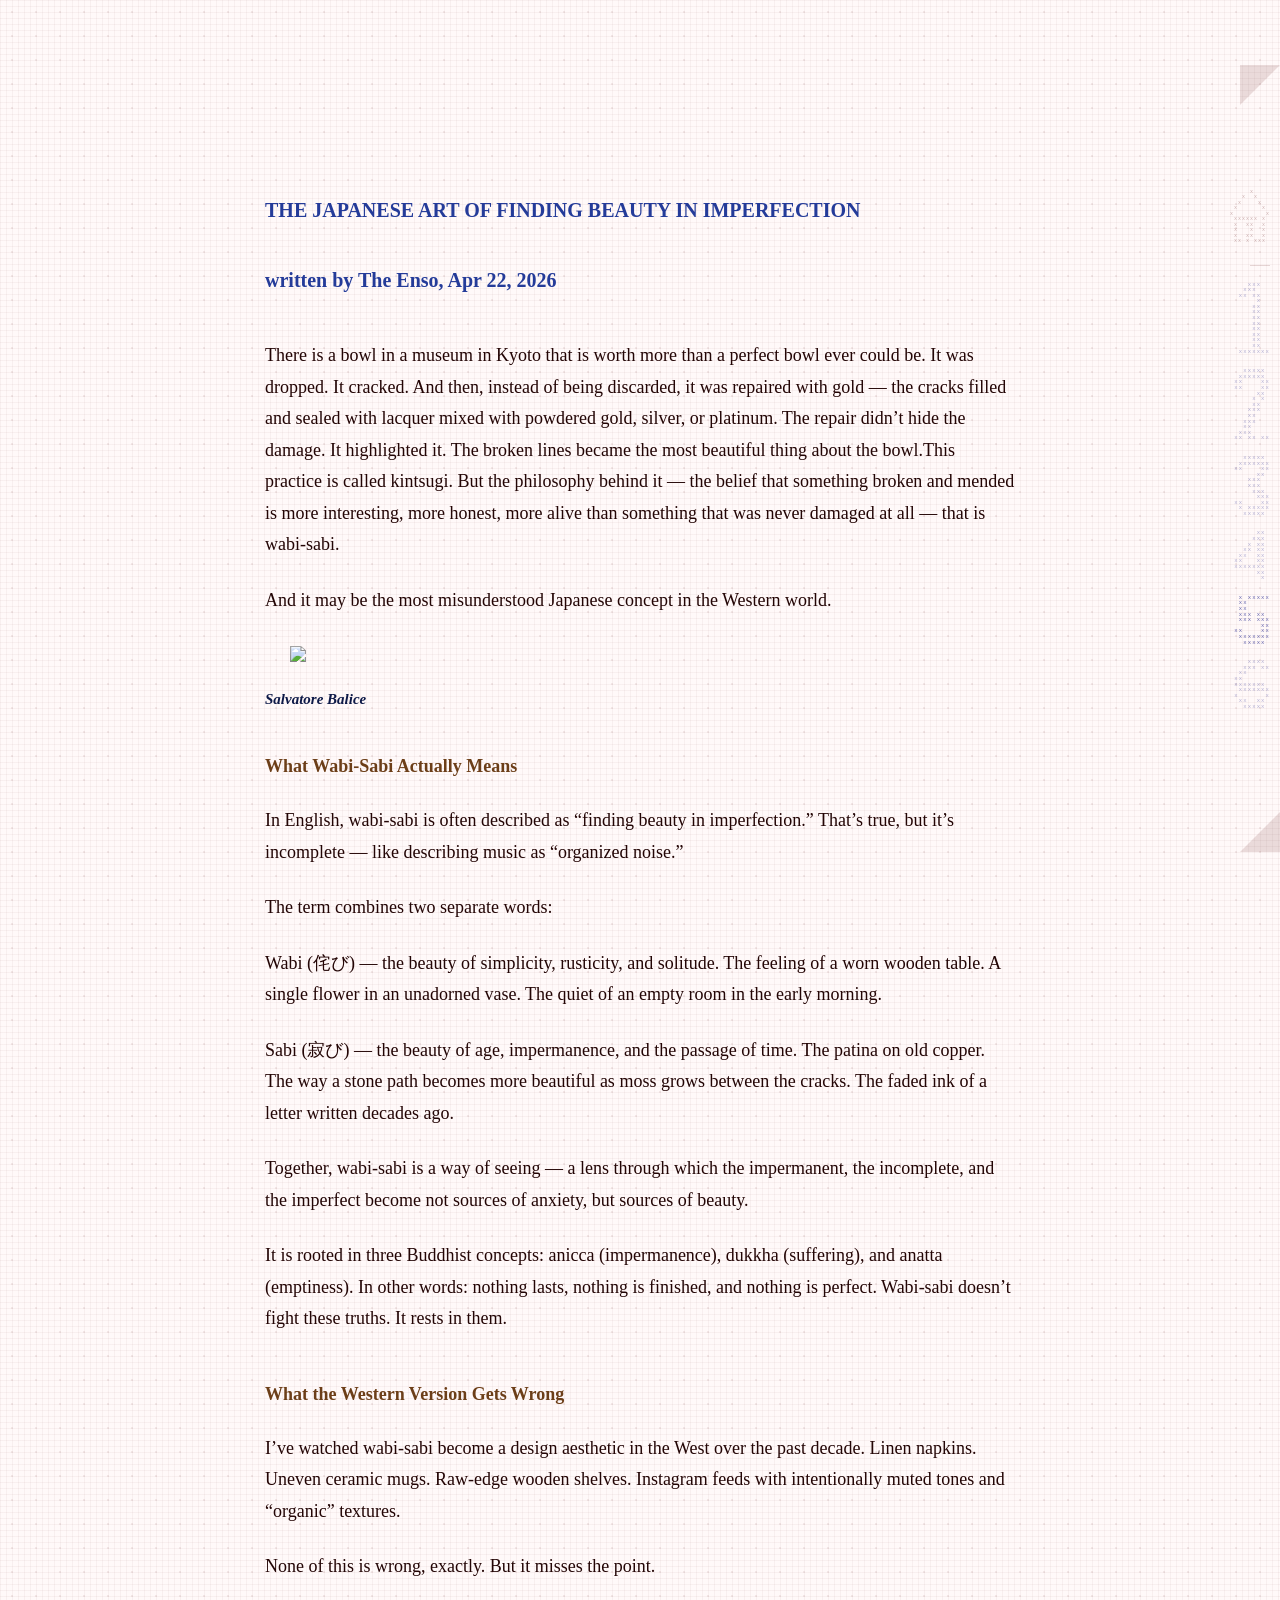
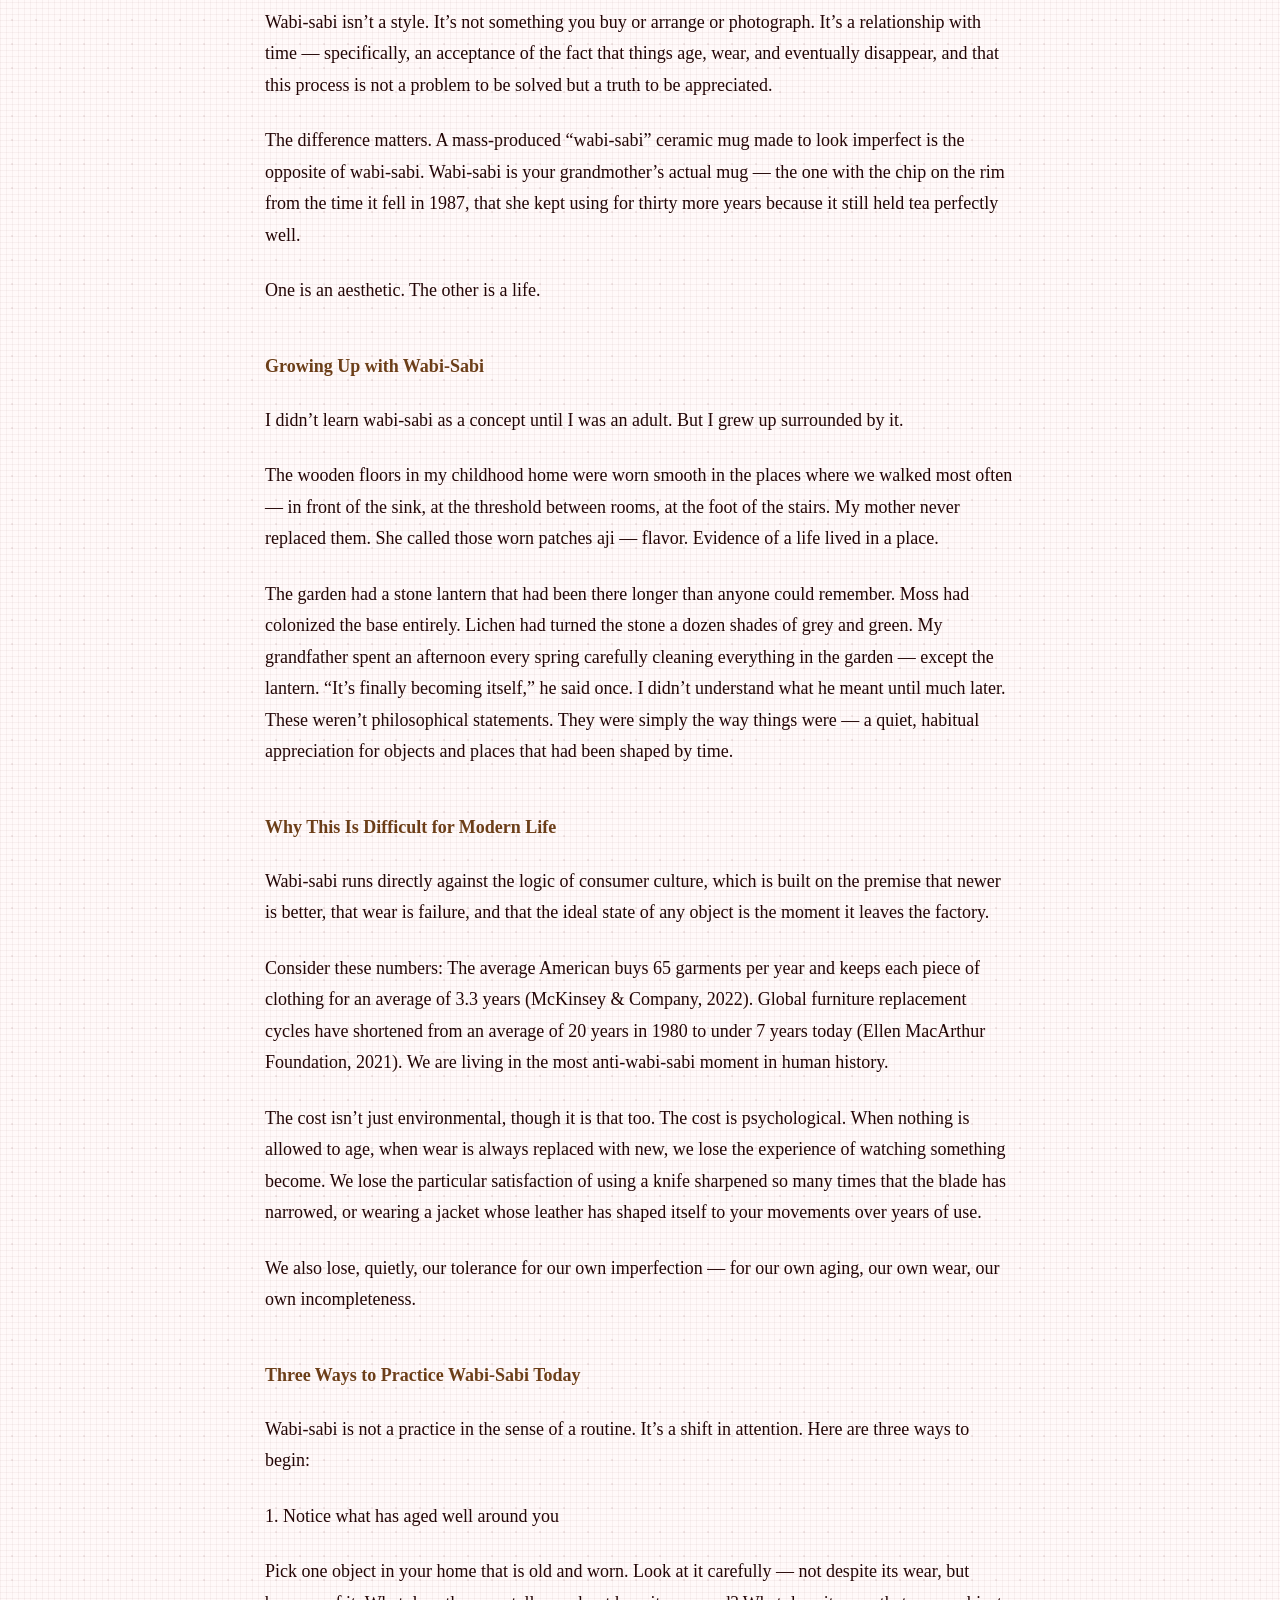
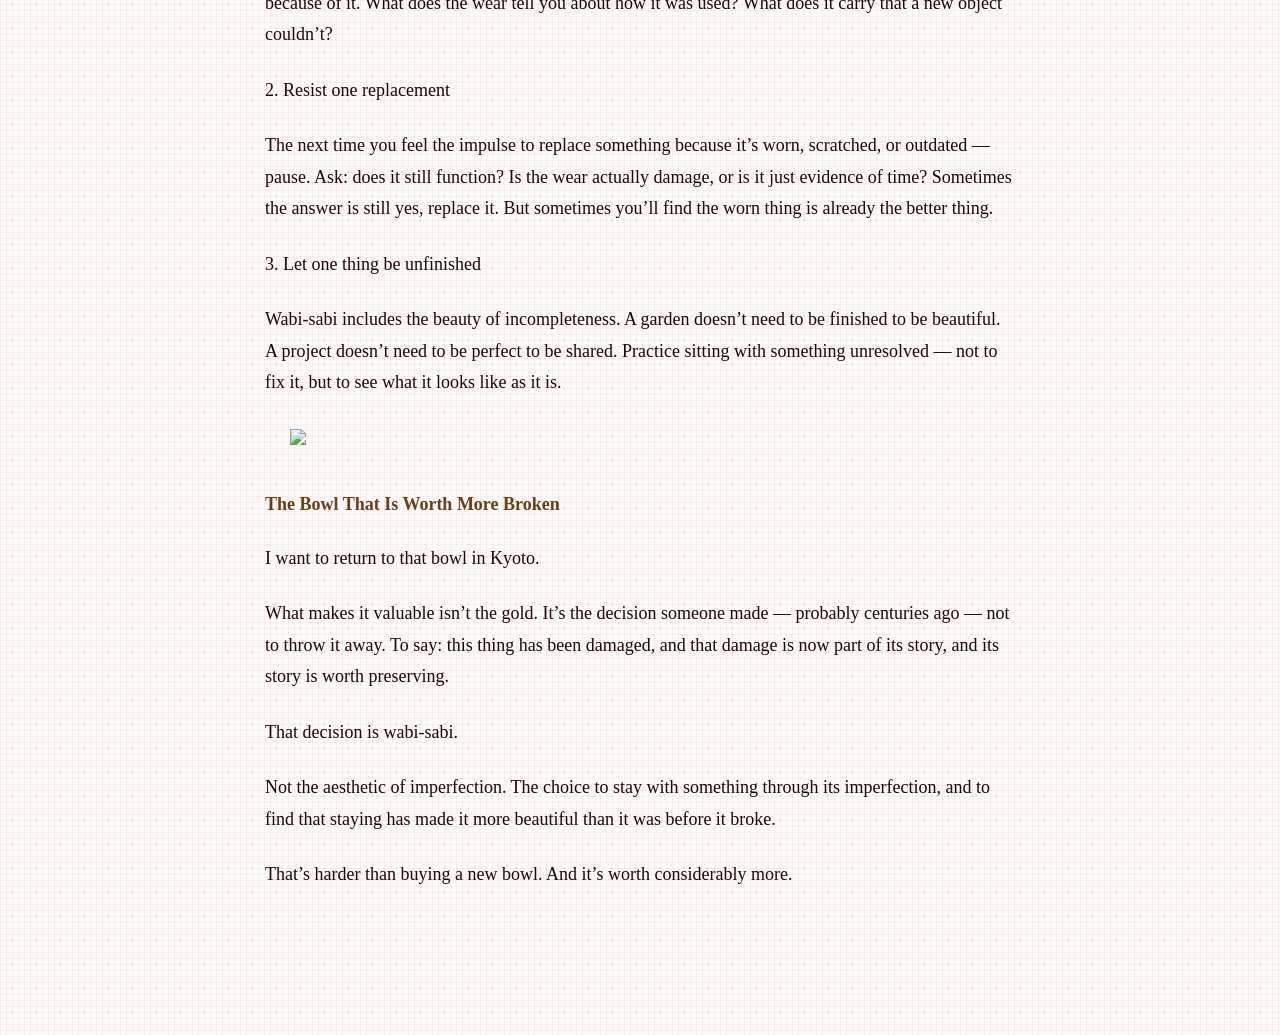
==== article-5.html @ def2ea38 "Add files via upload" ====
<!DOCTYPE html>
<html lang="en">
<head>
  <meta charset="UTF-8" />
  <title>Garment Study</title>
  <link rel="stylesheet" href="styles5.css" />
  <link rel="stylesheet" href="nav.css">

</head>

<body data-article="5">


  <div class="stitch-ascii" id="stitchPattern"></div>

<div id="stitch-title"></div>

  <main class="article">

    <h3>THE JAPANESE ART OF FINDING BEAUTY IN IMPERFECTION</h3>


<h3>written by The Enso, Apr 22, 2026</h3>
<h3></h3>
<p>


There is a bowl in a museum in Kyoto that is worth more than a perfect bowl ever could be.

It was dropped. It cracked. And then, instead of being discarded, it was repaired with gold — the cracks filled and sealed with lacquer mixed with powdered gold, silver, or platinum. The repair didn’t hide the damage. It highlighted it. The broken lines became the most beautiful thing about the bowl.This practice is called kintsugi. But the philosophy behind it — the belief that something broken and mended is more interesting, more honest, more alive than something that was never damaged at all — that is wabi-sabi.</p>

<p>And it may be the most misunderstood Japanese concept in the Western world.</p>
<div class="img1"><img src="Screenshot 2026-05-11 at 9.17.10 AM.png"></div>
<h4>Salvatore Balice</h4>
<p></p>
<h2>What Wabi-Sabi Actually Means</h2>

<p>In English, wabi-sabi is often described as “finding beauty in imperfection.” That’s true, but it’s incomplete — like describing music as “organized noise.”</p>

<p>The term combines two separate words:</p>

<p>Wabi (侘び) — the beauty of simplicity, rusticity, and solitude. The feeling of a worn wooden table. A single flower in an unadorned vase. The quiet of an empty room in the early morning.</p>

<p>Sabi (寂び) — the beauty of age, impermanence, and the passage of time. The patina on old copper. The way a stone path becomes more beautiful as moss grows between the cracks. The faded ink of a letter written decades ago.</p>
<p>Together, wabi-sabi is a way of seeing — a lens through which the impermanent, the incomplete, and the imperfect become not sources of anxiety, but sources of beauty.</p>

<p>It is rooted in three Buddhist concepts: anicca (impermanence), dukkha (suffering), and anatta (emptiness). In other words: nothing lasts, nothing is finished, and nothing is perfect. Wabi-sabi doesn’t fight these truths. It rests in them.</p>

<p></p>
<h2>What the Western Version Gets Wrong</h2>

<p>I’ve watched wabi-sabi become a design aesthetic in the West over the past decade. Linen napkins. Uneven ceramic mugs. Raw-edge wooden shelves. Instagram feeds with intentionally muted tones and “organic” textures.</p>

<p>None of this is wrong, exactly. But it misses the point.</p>

<p>Wabi-sabi isn’t a style. It’s not something you buy or arrange or photograph. It’s a relationship with time — specifically, an acceptance of the fact that things age, wear, and eventually disappear, and that this process is not a problem to be solved but a truth to be appreciated.</p>

<p>The difference matters. A mass-produced “wabi-sabi” ceramic mug made to look imperfect is the opposite of wabi-sabi. Wabi-sabi is your grandmother’s actual mug — the one with the chip on the rim from the time it fell in 1987, that she kept using for thirty more years because it still held tea perfectly well.</p>

<p>One is an aesthetic. The other is a life.</p>

<p></p>
<h2>Growing Up with Wabi-Sabi</h2>

<p>I didn’t learn wabi-sabi as a concept until I was an adult. But I grew up surrounded by it.</p>

<p>The wooden floors in my childhood home were worn smooth in the places where we walked most often — in front of the sink, at the threshold between rooms, at the foot of the stairs. My mother never replaced them. She called those worn patches aji — flavor. Evidence of a life lived in a place.</p>

<p>The garden had a stone lantern that had been there longer than anyone could remember. Moss had colonized the base entirely. Lichen had turned the stone a dozen shades of grey and green. My grandfather spent an afternoon every spring carefully cleaning everything in the garden — except the lantern. “It’s finally becoming itself,” he said once. I didn’t understand what he meant until much later. These weren’t philosophical statements. They were simply the way things were — a quiet, habitual appreciation for objects and places that had been shaped by time.</p>
<p></p>
<h2>Why This Is Difficult for Modern Life</h2>

<p>Wabi-sabi runs directly against the logic of consumer culture, which is built on the premise that newer is better, that wear is failure, and that the ideal state of any object is the moment it leaves the factory.</p>

<p>Consider these numbers: The average American buys 65 garments per year and keeps each piece of clothing for an average of 3.3 years (McKinsey & Company, 2022). Global furniture replacement cycles have shortened from an average of 20 years in 1980 to under 7 years today (Ellen MacArthur Foundation, 2021). We are living in the most anti-wabi-sabi moment in human history.</p>

<p>The cost isn’t just environmental, though it is that too. The cost is psychological. When nothing is allowed to age, when wear is always replaced with new, we lose the experience of watching something become. We lose the particular satisfaction of using a knife sharpened so many times that the blade has narrowed, or wearing a jacket whose leather has shaped itself to your movements over years of use.</p>

<p>We also lose, quietly, our tolerance for our own imperfection — for our own aging, our own wear, our own incompleteness.</p>

<p></p>
<h2>Three Ways to Practice Wabi-Sabi Today</h2>

<p>Wabi-sabi is not a practice in the sense of a routine. It’s a shift in attention. Here are three ways to begin:</p>

<p>1. Notice what has aged well around you</p>
<p>Pick one object in your home that is old and worn. Look at it carefully — not despite its wear, but because of it. What does the wear tell you about how it was used? What does it carry that a new object couldn’t?</p>

<p>2. Resist one replacement</p>
<p>The next time you feel the impulse to replace something because it’s worn, scratched, or outdated — pause. Ask: does it still function? Is the wear actually damage, or is it just evidence of time? Sometimes the answer is still yes, replace it. But sometimes you’ll find the worn thing is already the better thing.</p>

<p>3. Let one thing be unfinished</p>
<p>Wabi-sabi includes the beauty of incompleteness. A garden doesn’t need to be finished to be beautiful. A project doesn’t need to be perfect to be shared. Practice sitting with something unresolved — not to fix it, but to see what it looks like as it is.</p>
<p></p>
<div class="img1"><img src="sweater copy.png"></div>
<h2>The Bowl That Is Worth More Broken</h2>

<p>I want to return to that bowl in Kyoto.</p>

<p>What makes it valuable isn’t the gold. It’s the decision someone made — probably centuries ago — not to throw it away. To say: this thing has been damaged, and that damage is now part of its story, and its story is worth preserving.</p>

<p>That decision is wabi-sabi.</p>

<p>Not the aesthetic of imperfection. The choice to stay with something through its imperfection, and to find that staying has made it more beautiful than it was before it broke.</p>

<p>That’s harder than buying a new bowl. And it’s worth considerably more.</p>
</p>

  </main>

      
    <script src="script.js"></script>
<script src="stitchArt.js"></script>
<script src="stitchTitle-5.js"></script>
<script src="nav.js"></script>
    </body>
</html>
---- styles5.css ----
@import url('https://fonts.googleapis.com/css2?family=Cormorant+Garamond:ital,wght@0,400;0,600;1,400&family=Fraunces:ital,wght@0,400;0,700;1,400&family=Spectral:ital,wght@0,400;0,600;1,400&display=swap');


@font-face {
  font-family: 'BigBird';
  src: url('TAYBigBird copy.otf') format('opentype');
}
 
/* BASE */
body {
  margin: 0;
  font-family: "Athelas", Georgia, serif;
  line-height: 1.7;
  background-color: rgb(255, 254, 250);
  background-image: radial-gradient(rgba(0,0,0,0.03) 1px, transparent 1px);
  background-size: 4px 4px;
}
 
.img1 img {
  width: 700px;
  max-width: 100%;
  height: auto;
  display: block;
  margin: 30px auto;
}

/* ARTICLE */
.article {
  max-width: 750px;
  margin: 0 auto;
  padding: 120px 20px;
  color: rgb(35, 5, 5);
}
 

 
h1 {
  font-size: 64px;
  line-height: 1;
  margin-bottom: 30px;
  max-width: 900px;
font-family: 'Athelas', serif;
}
 
h2 {
  font-size: 18px;
  line-height: 1;
  margin-top: 50px;
  margin-bottom: 30px;
  max-width: 750px;
  font-family: 'BigBird', serif;
  color:rgb(108, 62, 24);
}

h3 {
  font-size: 20px;
  line-height: 1;
  margin-top: 50px;
  margin-bottom: 30px;
  max-width: 750px;
  font-family: 'BigBird', serif;
  color:rgb(36, 59, 153);
}

h4 {
  font-size: 15px;
  line-height: 1;
  margin-top: 5px;
  margin-bottom: 30px;
  max-width: 750px;
  font-family: 'athelas', serif;
font-style: italic;
  color:rgb(13, 25, 71);
}


/* PARAGRAPHS */
p {
  margin-bottom: 24px;
  line-height: 1.75;
  hyphens: auto;
  font-size: 18px;

}
 
p:first-of-type {
  text-indent: 0;
}
 
#stitchPattern {
  position: fixed;
  top: 0;
  left: 15px;
  white-space: pre;
  font-family: monospace;
  font-size: 15px;
  line-height: .8;
  letter-spacing: 1px;
  color: rgba(4, 0, 111, 0.85);
  pointer-events: none;
  z-index: 999;
}

#stitchPatternRight {
  position: fixed;
  top: 30vh;
  right: 14px;
  white-space: pre;
  font-family: monospace;
  font-size: 13px;
  line-height: 1.1;
  letter-spacing: 5px;
  color: rgba(34, 29, 116, 0.85);
  pointer-events: none;
  z-index: 999;
}

.stitch-art {
  display: block;
  white-space: pre;
  font-family: monospace;
  font-size: 13px;
  line-height: 1.1;
  letter-spacing: 5px;
  color:  rgba(34, 29, 116, 0.85);
  margin: 40px auto;
  text-align: center;
}
 
 

/* ── STITCH TITLE ── */
#stitch-title {
  display: block;
  position:relative;
  left:360px;
  top:80px;
  white-space: pre;
  font-family: monospace;
  font-size: 16px;
  line-height: 9pt;
  letter-spacing: .9px;
  color:  rgba(48, 79, 11, 0.85);
  margin: 0 0 30px 0;
  overflow-x: auto;
}

body {
  background-color: rgb(255, 249, 249);
  background-image:
    /* cross marks at every 4th intersection */
    radial-gradient(rgba(84,3,3,0.07) 1px, transparent 1px),
    /* fine grid lines */
    linear-gradient(rgba(84,3,3,0.04) 1px, transparent 1px),
    linear-gradient(90deg, rgba(84,3,3,0.04) 1px, transparent 1px);
  background-size:
    24px 24px,
    6px 6px,
    6px 6px;
  background-position:
    0 0,
    0 0,
    0 0;
}
---- nav.css ----
/* ── STITCH SPINE ───────────────────────────────────────────────── */
#stitch-spine {
  position: fixed;
  right: 0;
  top: 50%;
  transform: translateY(-50%);
  z-index: 100;
  display: flex;
  flex-direction: column;
  align-items: flex-end;
  gap: 14px;
  padding: 20px 10px;
}

/* ── HOME ICON ─────────────────────────────────────────────────── */
.spine-home {
  position: relative;
  text-decoration: none;
  display: block;
  opacity: 0.3;
  transition: opacity 0.3s ease;
  margin-bottom: 4px;
}

.spine-home:hover {
  opacity: 0.8;
}

.spine-home pre {
  font-family: monospace;
  font-size: 5px;
  line-height: 1.1;
  letter-spacing: 1px;
  color: rgba(84,3,3,1);
  margin: 0;
  white-space: pre;
}

/* ── DIVIDER ───────────────────────────────────────────────────── */
.spine-divider {
  width: 20px;
  height: 1px;
  background: rgba(84,3,3,0.15);
  align-self: flex-end;
  margin: 2px 0;
}

/* ── ARTICLE NUMBERS ───────────────────────────────────────────── */
.spine-num {
  position: relative;
  text-decoration: none;
  display: block;
  opacity: 0.3;
  transition: opacity 0.3s ease;
}

.spine-num:hover {
  opacity: 0.65;
}

.spine-num.current {
  opacity: 0.6;
}

.spine-num pre {
  font-family: monospace;
  font-size: 5.6px;
  line-height: 1;
  letter-spacing: 1.1px;
  color: rgb(0, 6, 124);
  margin: 0;
  white-space: pre;
}

/* ── SPINE TOOLTIP ─────────────────────────────────────────────── */
.spine-tip {
  position: absolute;
  right: calc(100% + 12px);
  top: 50%;
  transform: translateY(-50%);
  background: rgb(255,249,249);
  border: 1px solid rgba(84,3,3,0.15);
  padding: 5px 10px;
  font-family: "Athelas", Georgia, serif;
  font-size: 11px;
  color: rgba(84,3,3,0.7);
  white-space: nowrap;
  opacity: 0;
  pointer-events: none;
  transition: opacity 0.2s ease;
  letter-spacing: 0.5px;
}

.spine-num:hover .spine-tip,
.spine-home:hover .spine-tip {
  opacity: 1;
}

/* ── CORNER TAG — bottom right (next) ─────────────────────────── */
#corner-tag {
  position: fixed;
  bottom: 0;
  right: 0;
  z-index: 100;
  text-decoration: none;
  display: flex;
  flex-direction: column;
  align-items: flex-end;
  cursor: pointer;
}

.tag-fold {
  width: 0;
  height: 0;
  border-style: solid;
  border-width: 0 0 40px 40px;
  border-color: transparent transparent rgba(84,3,3,0.12) transparent;
  transition: border-width 0.3s ease;
  align-self: flex-end;
}

#corner-tag:hover .tag-fold {
  border-width: 0 0 50px 50px;
}

.tag-content {
  display: flex;
  flex-direction: column;
  align-items: flex-end;
  padding: 0 10px 10px 20px;
  opacity: 0;
  transform: translateY(4px);
  transition: opacity 0.3s ease, transform 0.3s ease;
  max-width: 200px;
  text-align: right;
}

#corner-tag:hover .tag-content {
  opacity: 1;
  transform: translateY(0);
}

.tag-next {
  font-family: monospace;
  font-size: 10px;
  letter-spacing: 1px;
  color: rgba(84,3,3,0.4);
  text-transform: lowercase;
  margin-bottom: 4px;
}

.tag-title {
  font-family: "Athelas", Georgia, serif;
  font-size: 12px;
  color: rgba(84,3,3,0.75);
  line-height: 1.4;
}

/* ── CORNER TAG — top right (prev) ───────────────────────────── */
#corner-tag-prev {
  position: fixed;
  top: 0;
  right: 0;
  z-index: 100;
  text-decoration: none;
  display: flex;
  flex-direction: column;
  align-items: flex-end;
  cursor: pointer;
}

.tag-fold-prev {
  width: 0;
  height: 0;
  border-style: solid;
  border-width: 40px 40px 0 0;
  border-color: rgba(84,3,3,0.12) transparent transparent transparent;
  transition: border-width 0.3s ease;
  align-self: flex-end;
}

#corner-tag-prev:hover .tag-fold-prev {
  border-width: 60px 60px 0 0;
}

#corner-tag-prev .tag-content {
  order: -1;
  padding: 10px 10px 0 20px;
}

#corner-tag-prev:hover .tag-content {
  opacity: 1;
  transform: translateY(0);
}
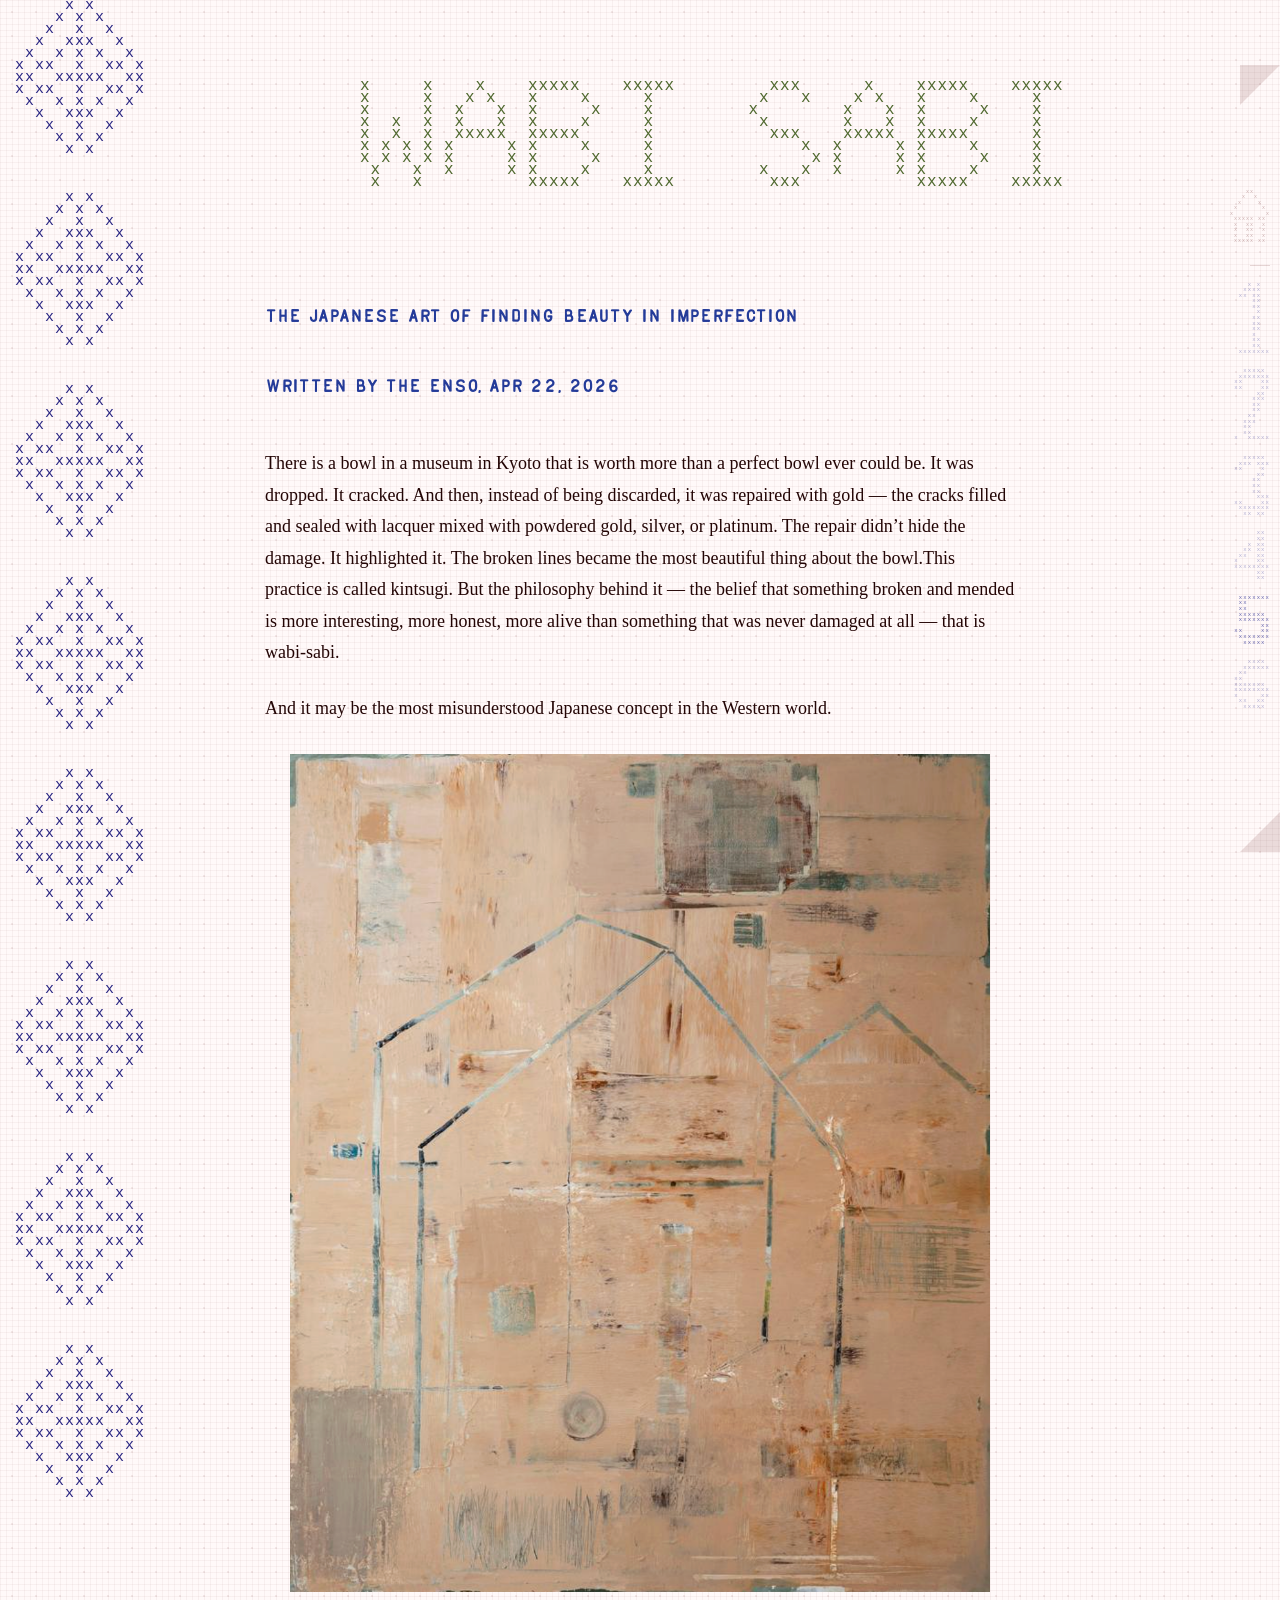
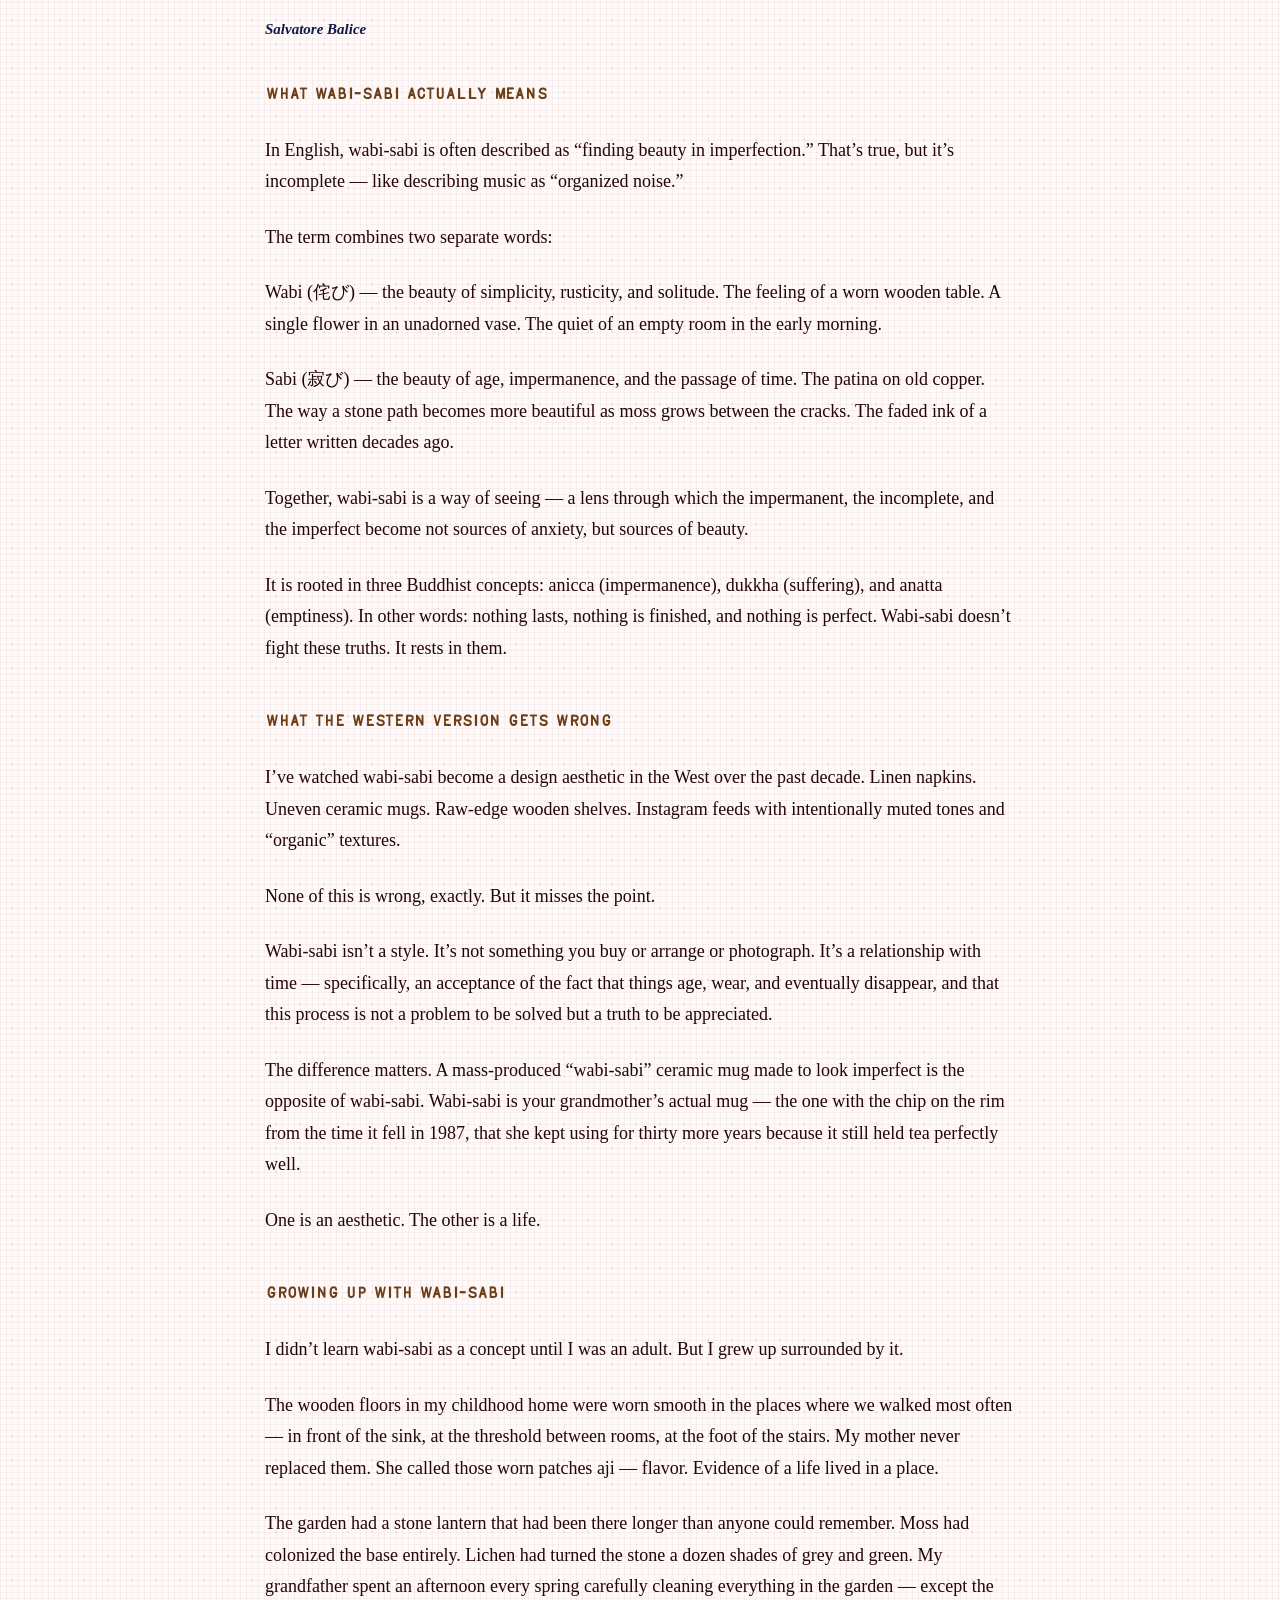
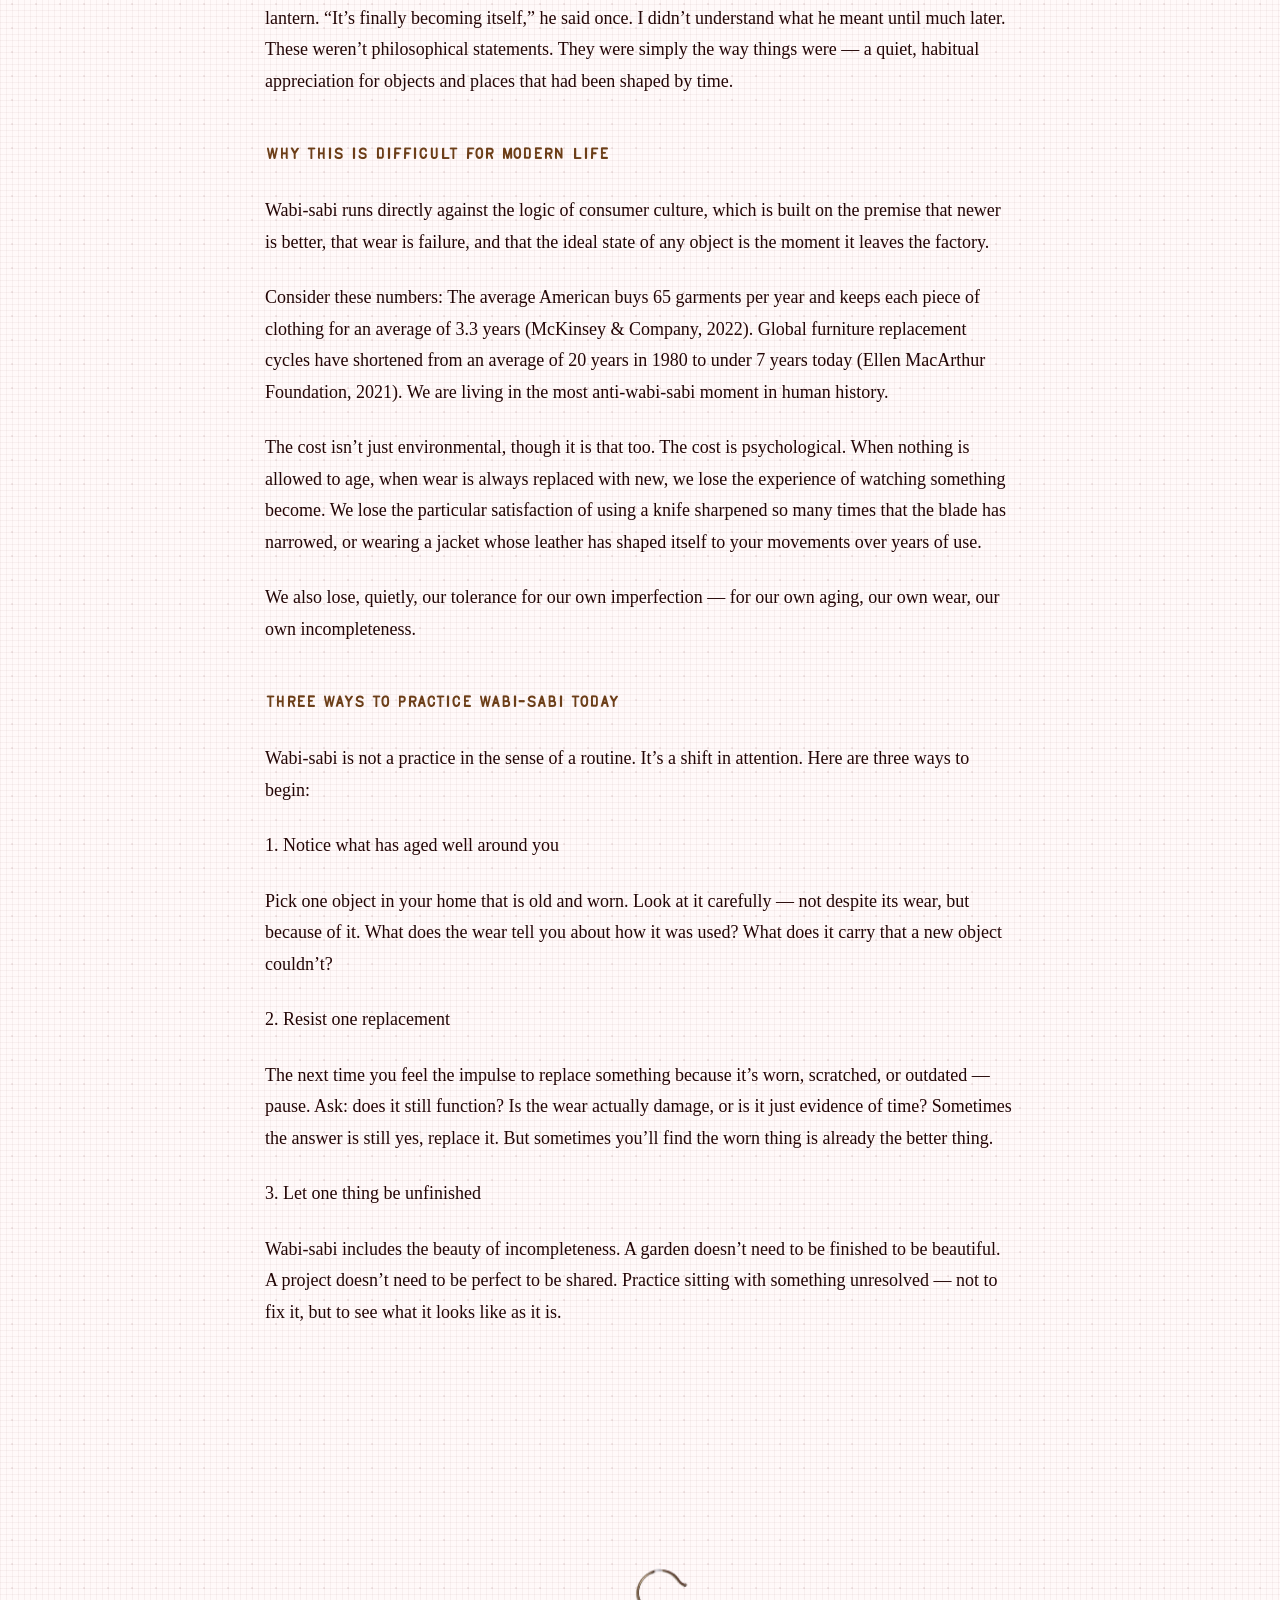
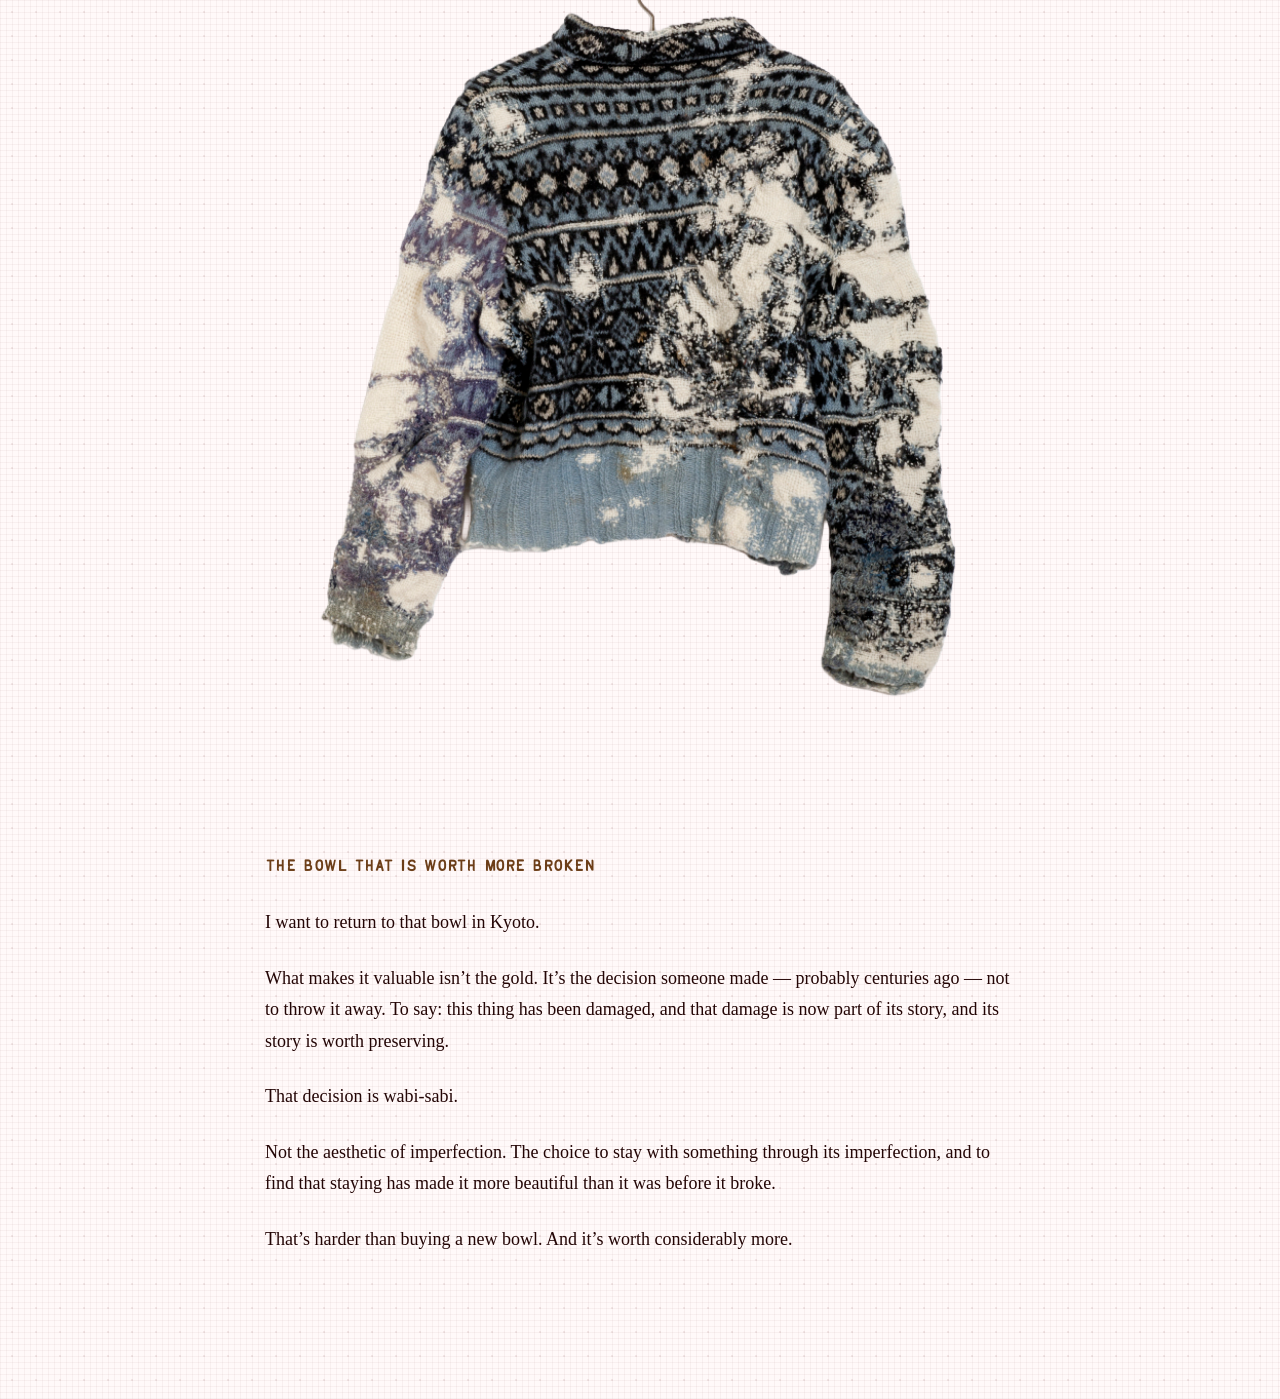
==== commit 13701e7a: "Add files via upload" ====
--- a/article-5.html
+++ b/article-5.html
@@ -30,7 +30,7 @@
 It was dropped. It cracked. And then, instead of being discarded, it was repaired with gold — the cracks filled and sealed with lacquer mixed with powdered gold, silver, or platinum. The repair didn’t hide the damage. It highlighted it. The broken lines became the most beautiful thing about the bowl.This practice is called kintsugi. But the philosophy behind it — the belief that something broken and mended is more interesting, more honest, more alive than something that was never damaged at all — that is wabi-sabi.</p>
 
 <p>And it may be the most misunderstood Japanese concept in the Western world.</p>
-<div class="img1"><img src="Screenshot 2026-05-11 at 9.17.10 AM.png"></div>
+<div class="img1"><img src="sal.png"></div>
 <h4>Salvatore Balice</h4>
 <p></p>
 <h2>What Wabi-Sabi Actually Means</h2>
